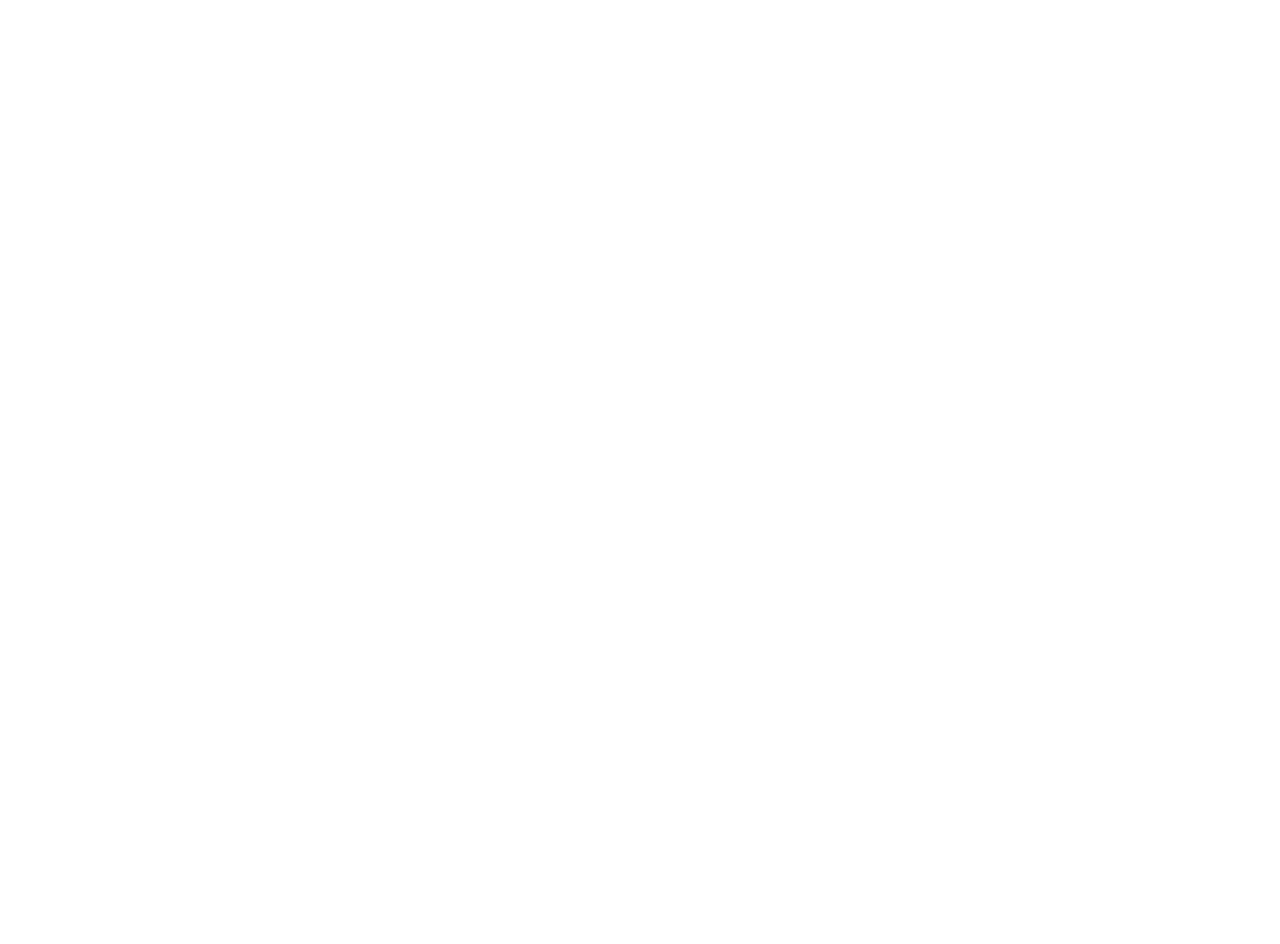
==== index.html @ f310a635 "Rename ronaldooo.html to index.html" ====
<!DOCTYPE html>
<html lang="en">
  <head>
    <meta charset="UTF-8" />
    <meta http-equiv="X-UA-Compatible" content="IE=edge" />
    <meta name="viewport" content="width=device-width, initial-scale=1.0" />
    <title>Ronaldooo ⚽</title>
    <style>
      * {
        box-sizing: border-box;
        margin: 0;
        padding: 0;
      }
      

      body {
        width: 100vw;
        height: 100vh;
        margin: -16px 0 0 -16px;
        overflow: hidden;
      }

      iframe {
        width: calc(100vw + 40px);
        height: calc(100vh + 40px);
      }
    </style>
  </head>
  <body>
    <iframe
      frameborder="0"
      height="100%"
      width="100%"
      src="http://givemenbastreams.com/sports/manutd.html"
      allowfullscreen
      scrolling="no"
      allowtransparency
    ></iframe>
  </body>
</html>
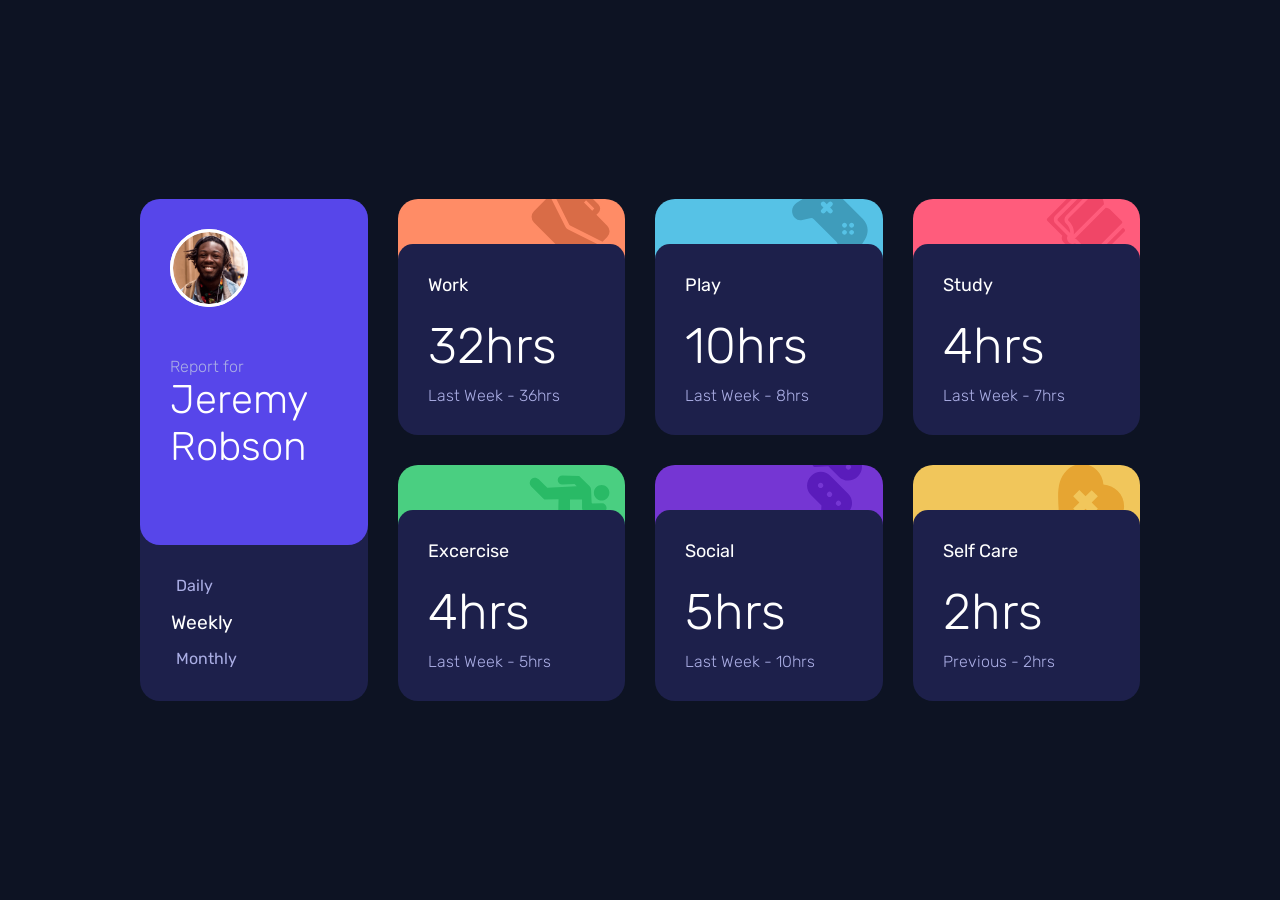
==== commit afdd891a: "Add files via upload" ====
--- a/index.html
+++ b/index.html
@@ -1,40 +1,175 @@
-<!DOCTYPE html>
-<html lang="en">
-  <head>
-    <meta charset="UTF-8" />
-    <meta http-equiv="X-UA-Compatible" content="IE=edge" />
-    <meta name="viewport" content="width=device-width, initial-scale=1.0" />
-    <title>Ronaldooo ⚽</title>
-    <style>
-      * {
-        box-sizing: border-box;
-        margin: 0;
-        padding: 0;
-      }
-      
-
-      body {
-        width: 100vw;
-        height: 100vh;
-        margin: -16px 0 0 -16px;
-        overflow: hidden;
-      }
-
-      iframe {
-        width: calc(100vw + 40px);
-        height: calc(100vh + 40px);
-      }
-    </style>
-  </head>
-  <body>
-    <iframe
-      frameborder="0"
-      height="100%"
-      width="100%"
-      src="http://givemenbastreams.com/sports/manutd.html"
-      allowfullscreen
-      scrolling="no"
-      allowtransparency
-    ></iframe>
-  </body>
-</html>
+<!DOCTYPE html>
+<html lang="en">
+<head>
+  <meta charset="UTF-8">
+  <meta name="viewport" content="width=device-width, initial-scale=1.0">
+
+  <link rel="stylesheet" type="text/css" href="style.css">
+
+  <link rel="icon" type="image/png" sizes="32x32" href="./images/favicon-32x32.png">
+  
+  <link rel="preconnect" href="https://fonts.googleapis.com">
+  <link rel="preconnect" href="https://fonts.gstatic.com" crossorigin>
+  <link href="https://fonts.googleapis.com/css2?family=Rubik:wght@300;400;500&display=swap" rel="stylesheet"> 
+
+  <title>Frontend Mentor | Time tracking dashboard</title>
+
+</head>
+<body>
+
+    <div class="time-tracking-dashboard">
+
+      <div class="profile-wrap">
+        <div class="profile-details">
+          <span class="profile-picture">
+            <img src="/images/image-jeremy.png" alt="Jeremy Robson">
+          </span>
+          <span class="profile-name">Report for<span>Jeremy Robson</span></span>
+        </div>
+
+        <div class="profile-options">
+          <button class="profile-selection" id="daily">Daily</button>
+          <button class="profile-selection active" id="weekly">Weekly</button>
+          <button class="profile-selection" id="monthly">Monthly</button>
+        </div>
+      </div>
+
+      <div class="time-card work">
+        <div class="time-card-top">
+          <img class="time-card-logo" src="/images/icon-work.svg" alt="Work">
+        </div>
+
+        <div class="time-card-details">
+          <h2 class="time-card-activity">Work</h2>
+          <span class="time-card-daily time-card-times">
+            <span>5hrs</span>
+            <span>Yesterday - 7hrs</span>
+          </span>
+          <span class="time-card-weekly time-card-times time-card-show">
+            <span>32hrs</span>
+            <span>Last Week - 36hrs</span>
+          </span>
+          <span class="time-card-monthly time-card-times">
+            <span>103hrs</span>
+            <span>Last Month - 128hrs</span>
+          </span>
+        </div>
+      </div>
+
+      <div class="time-card play">
+        <div class="time-card-top">
+          <img class="time-card-logo" src="/images/icon-play.svg" alt="Play">
+        </div>
+
+        <div class="time-card-details">
+          <h2 class="time-card-activity">Play</h2>
+          <span class="time-card-daily time-card-times">
+            <span>1hrs</span>
+            <span>Yesterday - 2hrs</span>
+          </span>
+          <span class="time-card-weekly time-card-times time-card-show">
+            <span>10hrs</span>
+            <span>Last Week - 8hrs</span>
+          </span>
+          <span class="time-card-monthly time-card-times">
+            <span>23hrs</span>
+            <span>Last Month - 128hrs</span>
+          </span>
+        </div>
+      </div>
+
+      <div class="time-card study">
+        <div class="time-card-top">
+          <img class="time-card-logo" src="/images/icon-study.svg" alt="Study">
+        </div>
+
+        <div class="time-card-details">
+          <h2 class="time-card-activity">Study</h2>
+          <span class="time-card-daily time-card-times">
+            <span>0hrs</span>
+            <span>Yesterday - 1hrs</span>
+          </span>
+          <span class="time-card-weekly time-card-times time-card-show">
+            <span>4hrs</span>
+            <span>Last Week - 7hrs</span>
+          </span>
+          <span class="time-card-monthly time-card-times">
+            <span>13hrs</span>
+            <span>Last Month - 19hrs</span>
+          </span>
+        </div>
+      </div>
+
+      <div class="time-card excercise">
+        <div class="time-card-top">
+          <img class="time-card-logo" src="/images/icon-exercise.svg" alt="Exercise">
+        </div>
+
+        <div class="time-card-details">
+          <h2 class="time-card-activity">Excercise</h2>
+          <span class="time-card-daily time-card-times">
+            <span>1hrs</span>
+            <span>Yesterday - 1hrs</span>
+          </span>
+          <span class="time-card-weekly time-card-times time-card-show">
+            <span>4hrs</span>
+            <span>Last Week - 5hrs</span>
+          </span>
+          <span class="time-card-monthly time-card-times">
+            <span>11hrs</span>
+            <span>Last Month - 18hrs</span>
+          </span>
+        </div>
+      </div>
+
+      <div class="time-card social">
+        <div class="time-card-top">
+          <img class="time-card-logo" src="/images/icon-social.svg" alt="Social">
+        </div>
+
+        <div class="time-card-details">
+          <h2 class="time-card-activity">Social</h2>
+          <span class="time-card-daily time-card-times">
+            <span>1hrs</span>
+            <span>Yesterday - 3hrs</span>
+          </span>
+          <span class="time-card-weekly time-card-times time-card-show">
+            <span>5hrs</span>
+            <span>Last Week - 10hrs</span>
+          </span>
+          <span class="time-card-monthly time-card-times">
+            <span>21hrs</span>
+            <span>Last Month - 23hrs</span>
+          </span>
+        </div>
+      </div>
+
+      <div class="time-card self-care">
+        <div class="time-card-top">
+          <img class="time-card-logo" src="/images/icon-self-care.svg" alt="Self Care">
+        </div>
+
+        <div class="time-card-details">
+          <h2 class="time-card-activity">Self Care</h2>
+          <span class="time-card-daily time-card-times">
+            <span>0hrs</span>
+            <span>Yesterday - 1hrs</span>
+          </span>
+          <span class="time-card-weekly time-card-times time-card-show">
+            <span>2hrs</span>
+            <span>Previous - 2hrs</span>
+          </span>
+          <span class="time-card-monthly time-card-times">
+            <span>7hrs</span>
+            <span>Previous - 11hrs</span>
+          </span>
+        </div>
+      </div>
+
+    </div>
+
+  <script src="script.js"></script>
+
+</body>
+
+</html>
--- a/style.css
+++ b/style.css
@@ -0,0 +1,296 @@
+:root {
+  --blue: #5746ea;
+  --very-dark-blue: #0d1323;
+  --dark-blue: #1d204b;
+  --desaturated-blue: #abaee5;
+  --pale-blue: #676bab;
+  --white: #fff;
+
+  /* - Light red (work): hsl(15, 100%, 70%)
+  - Soft blue (play): hsl(195, 74%, 62%)
+  - Light red (study): hsl(348, 100%, 68%)
+  - Lime green (exercise): hsl(145, 58%, 55%)
+  - Violet (social): hsl(264, 64%, 52%)
+  - Soft orange (self care): hsl(43, 84%, 65%) */
+}
+
+* {
+  margin: 0;
+  box-sizing: border-box;
+}
+
+body {
+  display: flex;
+  justify-content: center;
+  align-items: center;
+  min-height: 100vh;
+  background: var(--very-dark-blue);
+  font-family: 'Rubik', sans-serif;
+  /* padding: 100px 50px; */
+}
+
+.time-tracking-dashboard {
+  display: grid;
+  max-width: 1100px;
+  width: 100%;
+  grid-template-columns: repeat(4, 1fr);
+  grid-gap: 30px;
+  padding: 100px 50px;
+}
+
+.profile-wrap {
+  grid-row-start: 1;
+  grid-row-end: 3;
+  background: var(--dark-blue);
+  border-radius: 20px;
+  overflow: hidden;
+}
+
+.profile-details {
+  padding: 30px 30px 75px 30px;
+  background: var(--blue);
+  color: var(--white);
+  border-radius: 0 0 20px 20px;
+}
+
+.profile-picture {
+  display: flex;
+  justify-content: center;
+  align-items: center;
+  width: 78px;
+  height: 78px;background: var(--white);
+  border-radius: 50%;
+  box-sizing: border-box;
+}
+
+.profile-picture img {
+  width: 78px;
+  height: 78px;
+  border-radius: 50%;
+  border: 3px solid #fff;
+}
+
+.profile-name {
+  font-size: 16px;
+  font-weight: 300;
+  color:var(--desaturated-blue);
+}
+
+.profile-name span {
+  display: block;
+  font-size: 40px;
+  color:var(--white);
+}
+
+.profile-options {
+  display: flex;
+  flex-direction: column;
+  justify-content: space-between;
+  padding: 30px;
+  height: calc(100% - 348px);
+}
+
+.profile-selection {
+  background: none;
+  border: none;
+  color: var(--desaturated-blue);
+  font-family: 'Rubik', sans-serif;
+  font-size: 16px;
+  cursor: pointer;
+  transition: ease 0.5s transform, ease 0.5s color;
+}
+
+.profile-selection:hover {
+  color: var(--pale-blue);
+}
+
+.profile-selection.active {
+  color: var(--white);
+  transform: scale(1.2);
+}
+
+.time-card {
+  display: flex;
+  position: relative;
+  flex-direction: column;
+  justify-content: flex-end;
+  overflow: hidden;
+  border-radius: 20px;
+}
+
+.time-card-top {
+  position: relative;
+  min-height: 65px;
+}
+
+.time-card:nth-child(2) .time-card-top {
+  background: hsl(15, 100%, 70%);
+}
+
+.time-card:nth-child(3) .time-card-top {
+  background: hsl(195, 74%, 62%);
+}
+
+.time-card:nth-child(4) .time-card-top {
+  background: hsl(348, 100%, 68%);
+}
+
+.time-card:nth-child(5) .time-card-top {
+  background: hsl(145, 58%, 55%);
+}
+
+.time-card:nth-child(6) .time-card-top {
+  background: hsl(264, 64%, 52%);
+}
+
+.time-card:nth-child(7) .time-card-top {
+  background: hsl(43, 84%, 65%);
+}
+
+.time-card-logo {
+  position: absolute;
+  z-index: 2;
+  bottom: 0px;
+  right: 15px;
+}
+
+.time-card-details {
+  display: flex;
+  flex-direction: column;
+  background: var(--dark-blue);
+  border-radius: 15px 15px 0 0;
+  color: var(--white);
+  font-weight: 300;
+  padding: 30px;
+  z-index: 3;
+  margin-top: -20px;
+}
+
+.time-card-details h2 {
+  font-size: 18px;
+  font-weight: 400;
+  margin-bottom: 20px;
+}
+
+.time-card-times {
+  flex-direction: column;
+}
+
+.time-card-times span:first-child {
+  font-size: 50px;
+  margin-bottom: 10px;
+}
+
+.time-card-times span:last-child {
+  color:var(--desaturated-blue)
+}
+
+/* Time Frame Selection
+====================== */
+
+@keyframes fadein {
+  0% { opacity: 0 }
+  100% { opacity: 1 }
+}
+
+@keyframes scalein {
+  0% { transform: scale(0) }
+  100% { transform: scale(1) }
+}
+
+.time-card-daily,
+.time-card-weekly,
+.time-card-monthly {
+  display: none;
+  
+}
+
+.time-card-daily.time-card-show,
+.time-card-weekly.time-card-show,
+.time-card-monthly.time-card-show {
+  display: flex;
+  animation: fadein 0.5s, scalein 0.5s;
+
+}
+
+/* .time-card-show {
+  display: flex;
+  opacity: 1;
+} */
+
+@media (min-width: 1024px) {
+  .profile-picture {
+    margin-bottom: 50px;
+  }
+
+  .profile-options {
+    align-items: flex-start;
+  }
+}
+
+@media (max-width: 1023px) {
+  .time-tracking-dashboard {
+    grid-template-columns: repeat(3, 1fr);
+    max-width: 1023px;
+    grid-gap: 20px;
+  }
+
+  .profile-wrap {
+    grid-row-start: 1;
+    grid-row-end: 1;
+    grid-column-start: 1;
+    grid-column-end: 4;
+  }
+
+  .profile-details {
+    display: flex;
+    justify-content: flex-start;
+    align-items: center;
+    padding: 20px;
+    gap: 20px;
+  }
+
+  .profile-name span {
+    font-size: 28px;
+  }
+
+  .profile-options {
+    flex-direction: row;
+    justify-content: flex-start;
+    height: calc(100% - 120px);
+    padding: 20px;
+    gap: 20px;
+  }
+}
+
+@media (max-width: 767px) {
+  .time-tracking-dashboard {
+    grid-template-columns: repeat(2, 1fr);
+  }
+
+  .profile-wrap {
+    grid-column-end: 3;
+  }
+}
+
+@media (max-width: 560px) {
+  .time-tracking-dashboard {
+    grid-template-columns: repeat(1, 1fr);
+  }
+
+  .profile-wrap {
+    grid-column-end: 1;
+  }
+
+  .profile-details {
+    gap: clamp(10px,4vw,20px);
+  }
+
+  .profile-name {
+    font-size: clamp(14px, 3vw, 16px);
+  }
+
+  .profile-name span {
+    font-size: clamp(24px, 5vw, 28px);
+  }
+}
